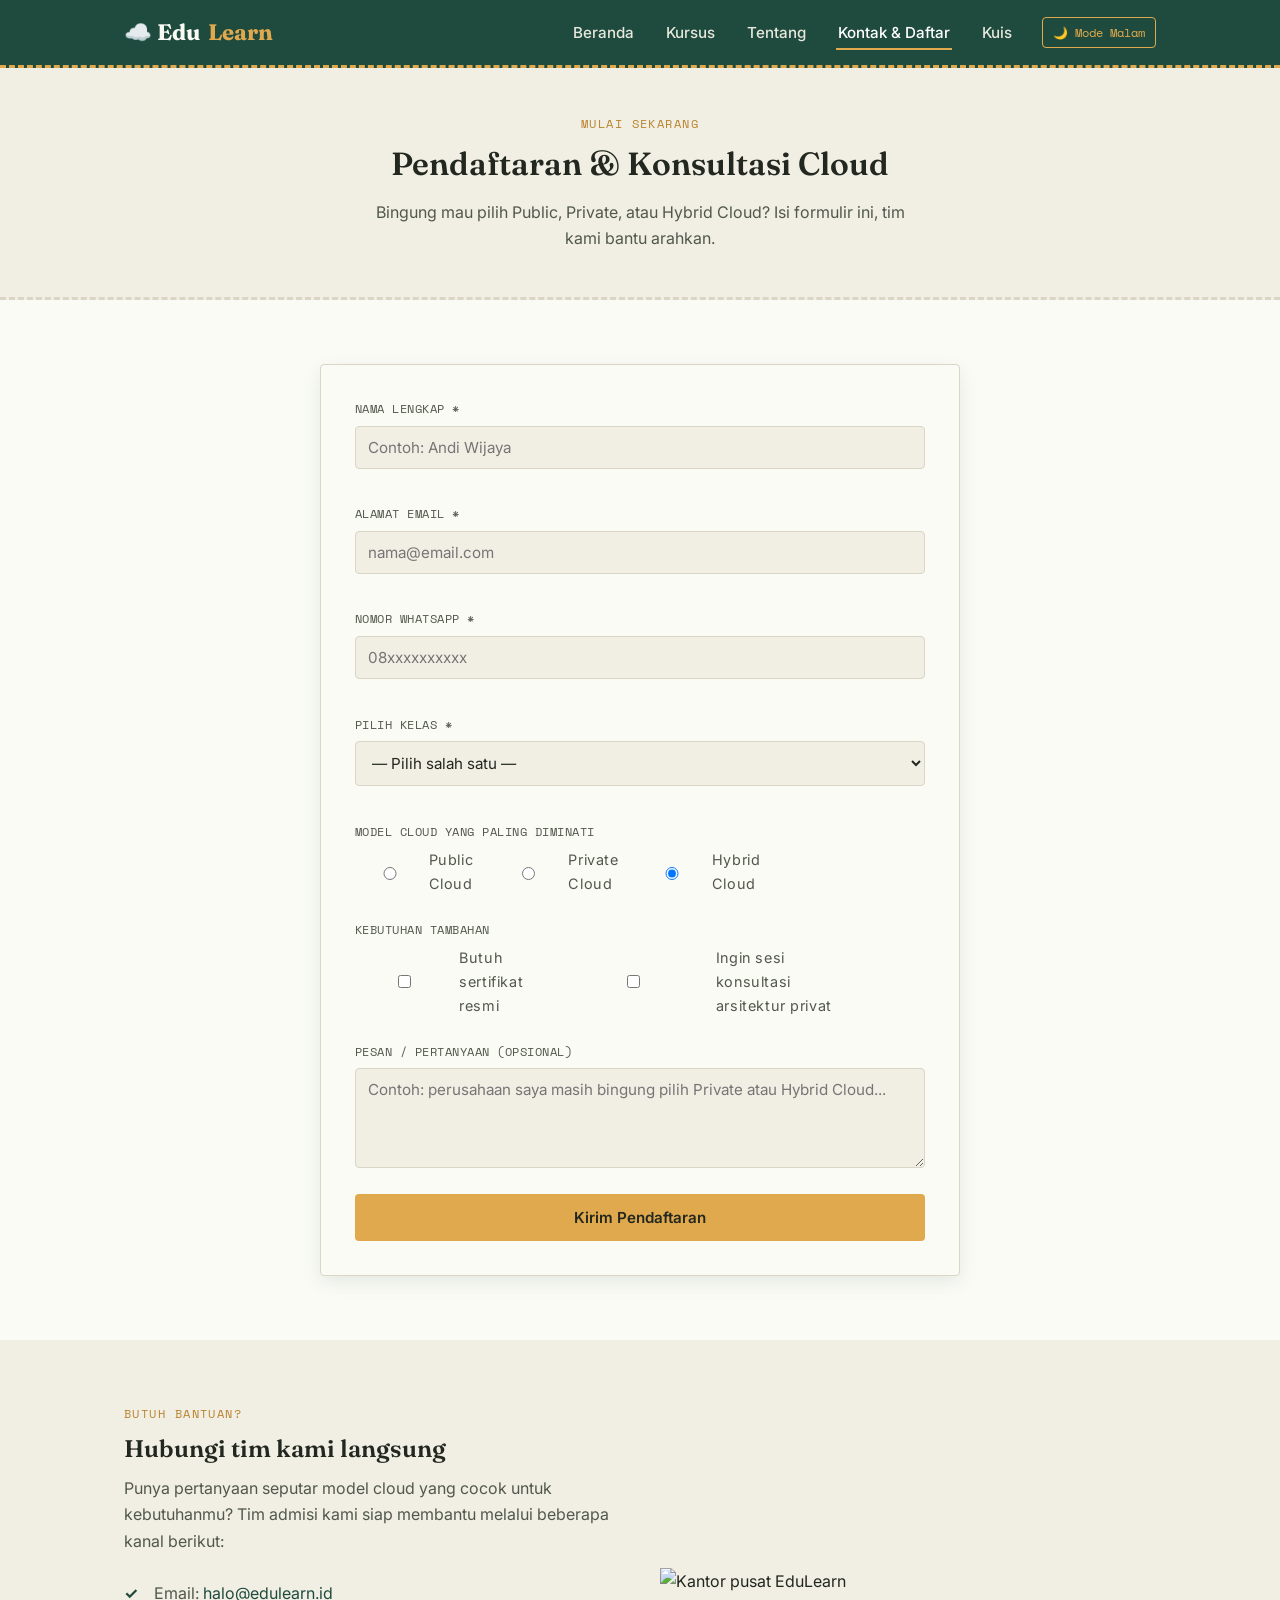
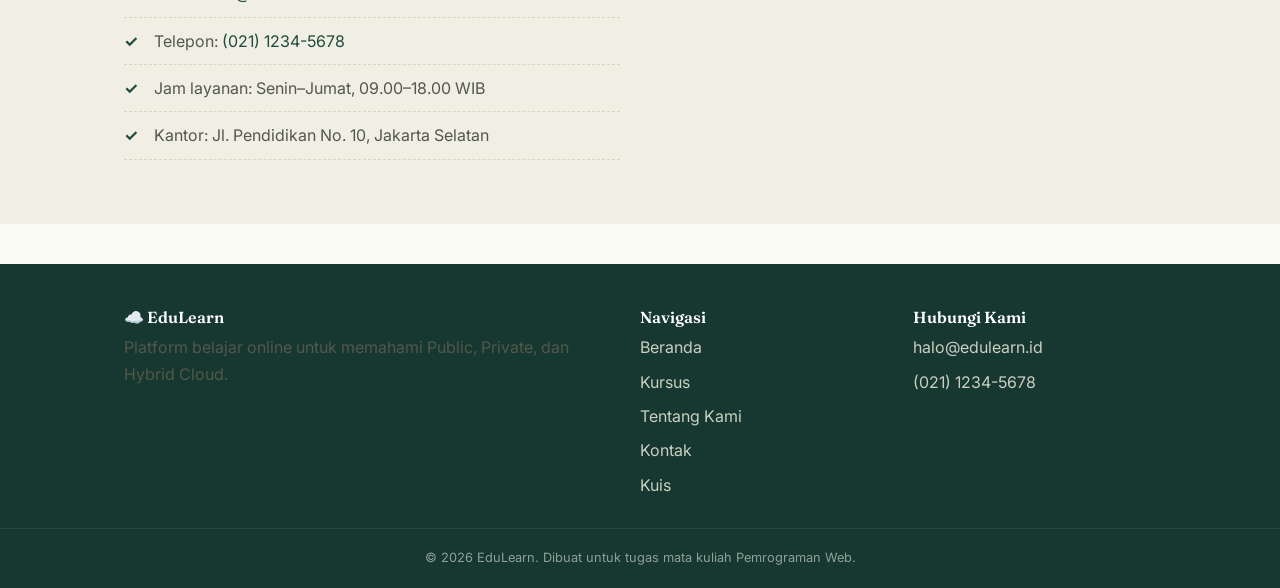
==== contact.html @ 18c81720 "first commit" ====
<!DOCTYPE html>
<html lang="id">
<head>
<meta charset="UTF-8">
<meta name="viewport" content="width=device-width, initial-scale=1.0">
<title>Kontak & Pendaftaran — EduLearn</title>
<link rel="stylesheet" href="style.css">
</head>
<body>

<header class="navbar">
  <div class="container">
    <a href="index.html" class="brand">☁️ Edu<span>Learn</span></a>
    <button class="nav-toggle" aria-label="Buka menu">☰</button>
    <ul class="nav-links">
      <li><a href="index.html">Beranda</a></li>
      <li><a href="courses.html">Kursus</a></li>
      <li><a href="about.html">Tentang</a></li>
      <li><a href="contact.html" class="active">Kontak & Daftar</a></li>
      <li><a href="quiz.html">Kuis</a></li>
      <li><button id="modeToggle">🌙 Mode Malam</button></li>
    </ul>
  </div>
</header>

<div class="page-head">
  <div class="container">
    <p class="eyebrow">Mulai Sekarang</p>
    <h1>Pendaftaran &amp; Konsultasi Cloud</h1>
    <p style="max-width:56ch;margin:10px auto 0">Bingung mau pilih Public, Private, atau Hybrid Cloud? Isi formulir ini, tim kami bantu arahkan.</p>
  </div>
</div>

<section>
  <div class="container">
    <div class="form-wrap">
      <div id="formSuccess"></div>

      <form id="registerForm" novalidate>
        <div class="form-row">
          <label for="fullname">Nama Lengkap *</label>
          <input type="text" id="fullname" name="fullname" placeholder="Contoh: Andi Wijaya">
          <div class="error-msg"></div>
        </div>

        <div class="form-row">
          <label for="email">Alamat Email *</label>
          <input type="email" id="email" name="email" placeholder="nama@email.com">
          <div class="error-msg"></div>
        </div>

        <div class="form-row">
          <label for="phone">Nomor WhatsApp *</label>
          <input type="tel" id="phone" name="phone" placeholder="08xxxxxxxxxx">
          <div class="error-msg"></div>
        </div>

        <div class="form-row">
          <label for="course">Pilih Kelas *</label>
          <select id="course" name="course">
            <option value="">— Pilih salah satu —</option>
            <option value="aws">KLS-101 · AWS Cloud Practitioner</option>
            <option value="azure">KLS-118 · Azure Fundamentals (AZ-900)</option>
            <option value="gcp">KLS-127 · GCP Associate Cloud Engineer</option>
            <option value="vmware">KLS-205 · Private Cloud dengan VMware</option>
            <option value="openstack">KLS-212 · OpenStack untuk Private Cloud</option>
            <option value="hybrid">KLS-310 · Hybrid Cloud Architecture</option>
          </select>
          <div class="error-msg"></div>
        </div>

        <div class="form-row">
          <label for="model">Model Cloud yang Paling Diminati</label>
          <div class="checks">
            <label><input type="radio" name="model" value="public"> Public Cloud</label>
            <label><input type="radio" name="model" value="private"> Private Cloud</label>
            <label><input type="radio" name="model" value="hybrid" checked> Hybrid Cloud</label>
          </div>
        </div>

        <div class="form-row">
          <label for="minat">Kebutuhan Tambahan</label>
          <div class="checks">
            <label><input type="checkbox" name="minat" value="sertifikat"> Butuh sertifikat resmi</label>
            <label><input type="checkbox" name="minat" value="konsultasi"> Ingin sesi konsultasi arsitektur privat</label>
          </div>
        </div>

        <div class="form-row">
          <label for="message">Pesan / Pertanyaan (opsional)</label>
          <textarea id="message" name="message" rows="4" placeholder="Contoh: perusahaan saya masih bingung pilih Private atau Hybrid Cloud..."></textarea>
        </div>

        <button type="submit" class="btn btn-primary" style="width:100%">Kirim Pendaftaran</button>
      </form>
    </div>
  </div>
</section>

<!-- ===================== INFO KONTAK ===================== -->
<section style="background:var(--paper-dim)">
  <div class="container two-col">
    <div>
      <p class="eyebrow">Butuh Bantuan?</p>
      <h2>Hubungi tim kami langsung</h2>
      <p>Punya pertanyaan seputar model cloud yang cocok untuk kebutuhanmu? Tim admisi
        kami siap membantu melalui beberapa kanal berikut:</p>
      <ul class="styled-list">
        <li>Email: <a href="mailto:halo@edulearn.id">halo@edulearn.id</a></li>
        <li>Telepon: <a href="tel:+622112345678">(021) 1234-5678</a></li>
        <li>Jam layanan: Senin–Jumat, 09.00–18.00 WIB</li>
        <li>Kantor: Jl. Pendidikan No. 10, Jakarta Selatan</li>
      </ul>
    </div>
    <div>
      <img src="https://images.unsplash.com/photo-1521737604893-d14cc237f11d?w=700&q=80" alt="Kantor pusat EduLearn">
    </div>
  </div>
</section>

<footer>
  <div class="container">
    <div>
      <h4>☁️ EduLearn</h4>
      <p>Platform belajar online untuk memahami Public, Private, dan Hybrid Cloud.</p>
    </div>
    <div>
      <h4>Navigasi</h4>
      <ul>
        <li><a href="index.html">Beranda</a></li>
        <li><a href="courses.html">Kursus</a></li>
        <li><a href="about.html">Tentang Kami</a></li>
        <li><a href="contact.html">Kontak</a></li>
        <li><a href="quiz.html">Kuis</a></li>
      </ul>
    </div>
    <div>
      <h4>Hubungi Kami</h4>
      <ul>
        <li><a href="mailto:halo@edulearn.id">halo@edulearn.id</a></li>
        <li><a href="tel:+622112345678">(021) 1234-5678</a></li>
      </ul>
    </div>
  </div>
  <div class="footer-bottom">© <span class="current-year"></span> EduLearn. Dibuat untuk tugas mata kuliah Pemrograman Web.</div>
</footer>

<a href="#" class="back-to-top" id="backToTop">↑</a>
<script src="script.js"></script>
</body>
</html>
---- style.css ----
/* =========================================================
   Cloud4Learn — Custom CSS
   Konsep: "Ruang Kelas & Papan Tulis" — hijau chalkboard,
   kartu katalog ala perpustakaan, aksen pena merah guru.
   ========================================================= */

@import url('https://fonts.googleapis.com/css2?family=Fraunces:opsz,wght@9..144,500;9..144,600;9..144,700&family=Inter:wght@400;500;600;700&family=Space+Mono:wght@400;700&display=swap');

:root{
  --chalk-green: #1F4B3F;
  --chalk-green-dark: #163830;
  --paper: #FBFBF6;
  --paper-dim: #F1EFE4;
  --ink: #22271F;
  --ink-soft: #52584C;
  --gold: #E0A94D;
  --gold-dark: #B9832E;
  --red-pen: #C1533B;
  --line: #DAD5C4;
  --radius: 4px;
  --shadow: 0 6px 18px rgba(31,75,63,0.10);
  --font-display: 'Fraunces', Georgia, serif;
  --font-body: 'Inter', system-ui, sans-serif;
  --font-mono: 'Space Mono', monospace;
}

/* ---------- Dark mode (mode "kelas malam") ---------- */
body.dark{
  --paper: #14201B;
  --paper-dim: #182922;
  --ink: #EDEAE0;
  --ink-soft: #B9C2BA;
  --line: #2C4139;
  --shadow: 0 6px 18px rgba(0,0,0,0.35);
}

*{ box-sizing: border-box; }
html{ scroll-behavior: smooth; }
body{
  margin:0;
  font-family: var(--font-body);
  background: var(--paper);
  color: var(--ink);
  line-height: 1.65;
  transition: background .3s ease, color .3s ease;
}
img{ max-width:100%; display:block; }
a{ color: var(--chalk-green); text-decoration: none; }
body.dark a{ color: var(--gold); }
h1,h2,h3,h4{
  font-family: var(--font-display);
  font-weight: 600;
  line-height: 1.15;
  margin: 0 0 .5em;
  color: var(--ink);
}
p{ margin: 0 0 1em; color: var(--ink-soft); }
.container{ max-width: 1080px; margin: 0 auto; padding: 0 24px; }
.eyebrow{
  font-family: var(--font-mono);
  font-size: .75rem;
  letter-spacing: .12em;
  text-transform: uppercase;
  color: var(--gold-dark);
}
body.dark .eyebrow{ color: var(--gold); }

/* ---------- Text formatting demo ---------- */
mark{ background: var(--gold); color:#22271F; padding: 0 .2em; }
.pen-note{ color: var(--red-pen); font-style: italic; }
u{ text-decoration-color: var(--red-pen); }

/* ---------- Navbar (label kartu jadwal) ---------- */
.navbar{
  position: sticky; top:0; z-index: 50;
  background: var(--chalk-green);
  border-bottom: 3px dashed var(--gold);
}
.navbar .container{
  display:flex; align-items:center; justify-content:space-between;
  padding-top: 14px; padding-bottom: 14px;
}
.brand{
  font-family: var(--font-display);
  font-size: 1.4rem; font-weight: 700; color: #FBFBF6;
  display:flex; align-items:center; gap:8px;
}
.brand span{ color: var(--gold); }
.nav-links{ display:flex; align-items:center; gap: 28px; list-style:none; margin:0; padding:0; }
.nav-links a{
  color: #E7E7DC; font-weight:500; font-size:.95rem;
  padding: 6px 2px; border-bottom: 2px solid transparent;
}
.nav-links a:hover, .nav-links a.active{ border-bottom-color: var(--gold); color:#fff; }
.nav-toggle{ display:none; background:none; border:none; font-size:1.6rem; color:#fff; cursor:pointer; }
#modeToggle{
  font-family: var(--font-mono); font-size:.75rem;
  background: transparent; border:1px solid var(--gold); color:var(--gold);
  border-radius: var(--radius); padding:6px 10px; cursor:pointer;
}
#modeToggle:hover{ background: var(--gold); color: var(--chalk-green-dark); }

/* ---------- Hero (papan tulis) ---------- */
.hero{
  background:
    radial-gradient(circle at 85% 20%, rgba(224,169,77,.15), transparent 45%),
    var(--chalk-green);
  color: #F3F1E6;
  padding: 90px 0 70px;
  position: relative;
  border-bottom: 6px solid var(--gold);
}
.hero .container{ display:grid; grid-template-columns: 1.1fr .9fr; gap: 48px; align-items:center; }
.hero h1{ color:#fff; font-size: clamp(2.1rem, 4vw, 3.2rem); }
.hero h1 em{ font-style: normal; color: var(--gold); }
.hero p{ color:#D9DCCF; max-width: 46ch; }
.chalk-underline{
  display:inline-block; position:relative;
}
.chalk-underline svg{ position:absolute; left:0; bottom:-10px; width:100%; height:12px; }
.btn{
  display:inline-block; font-weight:600; font-family: var(--font-body);
  padding: 12px 22px; border-radius: var(--radius); border: 2px solid transparent;
  cursor:pointer; font-size: .95rem;
}
.btn-primary{ background: var(--gold); color:#22271F; }
.btn-primary:hover{ background: var(--gold-dark); }
.btn-outline{ background: transparent; border-color: #D9DCCF; color:#F3F1E6; margin-left:10px; }
.btn-outline:hover{ border-color:#fff; }
body.dark .btn-primary{ color:#22271F; }
body.dark .btn-outline{ color:#F3F1E6; }
.btn-outline-accent{ color: var(--chalk-green); border-color: var(--chalk-green); }
body.dark .btn-outline-accent{ color: var(--gold); border-color: var(--gold); }
.hero-card {
  background: var(--chalk-green-dark);
  border-radius: var(--radius);
  padding: 15px;
  box-shadow: var(--shadow);
  border: 1px solid var(--gold);
}

.hero-card video { 
  width:100%; 
  border-radius: 3px; 
  margin-bottom:10px; 
  background:#000; 
}

.hero-card .cap {
  font-family: var(--font-mono); 
  font-size: .75rem; 
  color: #F3F1E6; /* Teks diubah menjadi putih gading agar kontras */
  margin-top: 5px;
}
/* ---------- Sections ---------- */
section{ padding: 64px 0; }
.section-head{ max-width: 640px; margin: 0 auto 40px; text-align:center; }
.section-head h2{ font-size: clamp(1.6rem, 3vw, 2.2rem); margin-top:.3em; }

/* ---------- Kartu katalog (signature element) ---------- */
.card-grid{ display:grid; grid-template-columns: repeat(3, 1fr); gap: 24px; }
.index-card{
  background: var(--paper);
  border: 1px solid var(--line);
  border-left: 4px solid var(--chalk-green);
  border-radius: var(--radius);
  padding: 22px 20px 20px;
  box-shadow: var(--shadow);
  position: relative;
  transition: transform .2s ease;
}
body.dark .index-card{ border-left-color: var(--gold); }
.index-card:hover{ transform: translateY(-4px); }
.index-card .stamp{
  position:absolute; top:14px; right:14px;
  font-family: var(--font-mono); font-size:.65rem;
  border: 1.5px solid var(--red-pen); color: var(--red-pen);
  padding: 2px 6px; border-radius: 20px; transform: rotate(6deg);
}
.index-card h3{ font-size:1.15rem; margin-bottom:.3em; }
.index-card .meta{ font-family: var(--font-mono); font-size:.72rem; color: var(--ink-soft); margin-bottom:.6em; }
.index-card img{ border-radius: 3px; margin-bottom: 12px; aspect-ratio: 16/10; object-fit: cover; }

/* ---------- List styling ---------- */
.styled-list{ margin:0; padding-left: 0; list-style:none; }
.styled-list li{
  padding: 10px 0 10px 30px; position:relative; border-bottom:1px dashed var(--line);
  color: var(--ink-soft);
}
.styled-list li::before{
  content:'✓'; position:absolute; left:0; color: var(--chalk-green); font-weight:700;
}
body.dark .styled-list li::before{ color: var(--gold); }
.ordered-list{ padding-left: 22px; }
.ordered-list li{ margin-bottom: 10px; color: var(--ink-soft); }
.ordered-list li::marker{ font-family: var(--font-mono); color: var(--gold-dark); font-weight:700; }

/* ---------- Table (jadwal) ---------- */
.table-wrap{ overflow-x:auto; border-radius: var(--radius); box-shadow: var(--shadow); }
table{ width:100%; border-collapse: collapse; background: var(--paper); font-size:.92rem; }
thead th{
  background: var(--chalk-green); color:#fff; text-align:left;
  font-family: var(--font-mono); font-weight:400; font-size:.78rem;
  letter-spacing:.04em; padding: 12px 16px;
}
tbody td{ padding: 12px 16px; border-bottom: 1px solid var(--line); color: var(--ink-soft); }
tbody tr:nth-child(even){ background: var(--paper-dim); }
tbody tr:hover{ background: rgba(224,169,77,.12); }
.badge{
  font-family: var(--font-mono); font-size:.7rem; padding:2px 8px; border-radius: 20px;
  background: var(--gold); color:#22271F;
}
.badge.full{ background: var(--red-pen); color:#fff; }

/* ---------- FAQ Accordion ---------- */
.accordion-item{ border-bottom: 1px solid var(--line); }
.accordion-trigger{
  width:100%; text-align:left; background:none; border:none; cursor:pointer;
  padding: 18px 4px; font-family: var(--font-body); font-weight:600; font-size:1rem;
  color: var(--ink); display:flex; justify-content:space-between; align-items:center;
}
.accordion-trigger .icon{ font-family: var(--font-mono); color: var(--gold-dark); transition: transform .25s ease; }
.accordion-trigger[aria-expanded="true"] .icon{ transform: rotate(45deg); }
.accordion-panel{
  max-height:0; overflow:hidden; transition: max-height .3s ease;
  color: var(--ink-soft); font-size:.95rem;
}
.accordion-panel p{ padding: 0 4px 16px; }

/* ---------- Form ---------- */
.form-wrap{
  background: var(--paper); border:1px solid var(--line); border-radius: var(--radius);
  padding: 34px; box-shadow: var(--shadow); max-width: 640px; margin: 0 auto;
}
.form-row{ margin-bottom: 18px; }
.form-row label{
  display:block; font-family: var(--font-mono); font-size:.78rem;
  margin-bottom:6px; color: var(--ink-soft); text-transform: uppercase; letter-spacing:.04em;
}
.form-row input, .form-row select, .form-row textarea{
  width:100%; padding: 11px 12px; border:1px solid var(--line); border-radius: var(--radius);
  font-family: var(--font-body); font-size: .95rem; background: var(--paper-dim); color: var(--ink);
}
.form-row input:focus, .form-row select:focus, .form-row textarea:focus{
  outline: none; border-color: var(--chalk-green);
}
.form-row.error input, .form-row.error select, .form-row.error textarea{ border-color: var(--red-pen); }
.error-msg{ color: var(--red-pen); font-size:.78rem; margin-top:5px; min-height: 1em; }
.checks{ display:flex; gap:18px; flex-wrap:wrap; }
.checks label{ font-family: var(--font-body); text-transform:none; font-size:.9rem; display:flex; align-items:center; gap:6px; color: var(--ink-soft); }
#formSuccess{
  display:none; background: rgba(31,75,63,.12); border:1px solid var(--chalk-green);
  padding: 14px 16px; border-radius: var(--radius); margin-bottom: 18px; font-size:.92rem;
}
body.dark #formSuccess{ background: rgba(224,169,77,.12); border-color: var(--gold); }

/* ---------- Audio player block ---------- */
.audio-block{
  display:flex; gap:16px; align-items:center; background: var(--paper-dim);
  border: 1px dashed var(--line); border-radius: var(--radius); padding: 16px 18px;
}
.audio-block audio{ flex:1; }

/* ---------- Stats strip ---------- */
.stats{ display:grid; grid-template-columns: repeat(4,1fr); gap:20px; text-align:center; background: var(--chalk-green); border-radius: var(--radius); padding: 34px 20px; }
.stats .num{ font-family: var(--font-display); font-size: 2.1rem; color: var(--gold); font-weight:700; }
.stats .lbl{ font-family: var(--font-mono); font-size:.72rem; color:#E7E7DC; letter-spacing:.05em; }

/* ---------- Testimonial ---------- */
.testi-wrap{ position:relative; max-width: 680px; margin: 0 auto; text-align:center; }
.testi-slide{ display:none; }
.testi-slide.active{ display:block; }
.testi-slide p{ font-family: var(--font-display); font-size:1.3rem; color: var(--ink); }
.testi-dots{ display:flex; justify-content:center; gap:8px; margin-top:18px; }
.testi-dots button{ width:10px; height:10px; border-radius:50%; border:none; background: var(--line); cursor:pointer; }
.testi-dots button.active{ background: var(--gold-dark); }

/* ---------- Footer ---------- */
footer{ background: var(--chalk-green-dark); color:#C9CFC2; padding: 44px 0 20px; margin-top: 40px; }
footer .container{ display:grid; grid-template-columns: 2fr 1fr 1fr; gap: 30px; }
footer h4{ color:#fff; font-size:1rem; }
footer a{ color:#C9CFC2; }
footer a:hover{ color: var(--gold); }
footer ul{ list-style:none; padding:0; margin:0; display:flex; flex-direction:column; gap:8px; }
.footer-bottom{ text-align:center; font-size:.8rem; color:#8FA096; margin-top: 30px; border-top:1px solid rgba(255,255,255,.08); padding-top: 18px; }

/* ---------- Page header (halaman non-hero) ---------- */
.page-head{ background: var(--paper-dim); border-bottom: 3px dashed var(--line); padding: 46px 0; text-align:center; }

/* ---------- Utility ---------- */
.two-col{ display:grid; grid-template-columns: 1fr 1fr; gap: 40px; align-items:center; }
.back-to-top{
  position:fixed; bottom:22px; right:22px; background: var(--gold); color:#22271F;
  width:42px; height:42px; border-radius:50%; display:flex; align-items:center; justify-content:center;
  box-shadow: var(--shadow); opacity:0; pointer-events:none; transition: opacity .2s ease; text-decoration:none; font-weight:700;
}
.back-to-top.show{ opacity:1; pointer-events:auto; }

/* ---------- Panel Kuis ---------- */
.quiz-wrap{
  max-width: 640px; margin: 0 auto; background: var(--paper);
  border: 1px solid var(--line); border-radius: var(--radius);
  box-shadow: var(--shadow); overflow: hidden;
}
.quiz-progress-track{ height: 8px; background: var(--paper-dim); }
.quiz-progress-bar{ height: 100%; background: var(--gold); width: 20%; transition: width .35s ease; }
.quiz-body{ padding: 32px 30px; }
.quiz-meta{
  display:flex; justify-content:space-between; align-items:center;
  font-family: var(--font-mono); font-size:.75rem; color: var(--ink-soft);
  margin-bottom: 18px; text-transform: uppercase; letter-spacing:.05em;
}
.quiz-meta .score-live{ color: var(--gold-dark); font-weight:700; }
.quiz-question{ font-family: var(--font-display); font-size: 1.35rem; margin-bottom: 22px; color: var(--ink); }
.quiz-options{ display:flex; flex-direction:column; gap: 12px; margin-bottom: 24px; }
.quiz-option{
  text-align:left; padding: 13px 16px; border: 1.5px solid var(--line); border-radius: var(--radius);
  background: var(--paper-dim); font-family: var(--font-body); font-size:.95rem; color: var(--ink);
  cursor:pointer; transition: all .15s ease; display:flex; align-items:center; gap:10px;
}
.quiz-option .opt-letter{
  font-family: var(--font-mono); font-weight:700; font-size:.78rem; color: var(--ink-soft);
  border: 1.5px solid var(--line); width:24px; height:24px; border-radius:50%;
  display:flex; align-items:center; justify-content:center; flex-shrink:0;
}
.quiz-option:hover:not(:disabled){ border-color: var(--chalk-green); }
.quiz-option:disabled{ cursor: default; }
.quiz-option.selected{ border-color: var(--chalk-green); background: rgba(31,75,63,.08); }
.quiz-option.correct{ border-color: #2E7D32; background: rgba(46,125,50,.14); }
.quiz-option.correct .opt-letter{ background:#2E7D32; color:#fff; border-color:#2E7D32; }
.quiz-option.wrong{ border-color: var(--red-pen); background: rgba(193,83,59,.12); }
.quiz-option.wrong .opt-letter{ background: var(--red-pen); color:#fff; border-color: var(--red-pen); }
.quiz-feedback{
  font-size:.85rem; padding: 10px 12px; border-radius: var(--radius); margin-bottom: 20px;
  display:none; font-family: var(--font-body);
}
.quiz-feedback.show{ display:block; }
.quiz-feedback.ok{ background: rgba(46,125,50,.12); color:#2E7D32; }
.quiz-feedback.bad{ background: rgba(193,83,59,.12); color: var(--red-pen); }
.quiz-nav{ display:flex; justify-content:flex-end; }
.quiz-nav .btn:disabled{ opacity:.4; cursor:not-allowed; }

.quiz-result{ text-align:center; padding: 20px 10px; }
.score-circle{
  width: 130px; height:130px; border-radius:50%; border: 8px solid var(--gold);
  display:flex; flex-direction:column; align-items:center; justify-content:center;
  margin: 0 auto 20px; background: var(--paper-dim);
}
.score-circle .val{ font-family: var(--font-display); font-size:2rem; font-weight:700; color: var(--ink); }
.score-circle .of{ font-family: var(--font-mono); font-size:.7rem; color: var(--ink-soft); }
.quiz-result h3{ margin-bottom:8px; }
.quiz-result p{ max-width: 46ch; margin: 0 auto 24px; }
.quiz-review{ text-align:left; margin-top: 26px; border-top:1px dashed var(--line); padding-top: 20px; }
.quiz-review-item{ padding: 12px 0; border-bottom:1px dashed var(--line); font-size:.9rem; }
.quiz-review-item .q{ font-weight:600; color: var(--ink); margin-bottom:4px; }
.quiz-review-item .a{ font-family: var(--font-mono); font-size:.78rem; }
.quiz-review-item .a.ok{ color:#2E7D32; }
.quiz-review-item .a.bad{ color: var(--red-pen); }

/* ---------- Tabel perbandingan (about.html) ---------- */
.compare-highlight td:first-child{ font-weight:600; color: var(--ink); font-family: var(--font-mono); font-size:.82rem; }

/* ---------- Responsive ---------- */
@media (max-width: 860px){
  .hero .container{ grid-template-columns: 1fr; }
  .card-grid{ grid-template-columns: 1fr 1fr; }
  .two-col{ grid-template-columns: 1fr; }
  footer .container{ grid-template-columns: 1fr; }
  .stats{ grid-template-columns: 1fr 1fr; }
}
@media (max-width: 640px){
  .card-grid{ grid-template-columns: 1fr; }
  .nav-links{
    position:absolute; top:100%; left:0; right:0; background: var(--chalk-green);
    flex-direction:column; padding: 14px 24px; display:none; gap:14px;
    border-bottom: 3px dashed var(--gold);
  }
  .nav-links.open{ display:flex; }
  .nav-toggle{ display:block; }
}
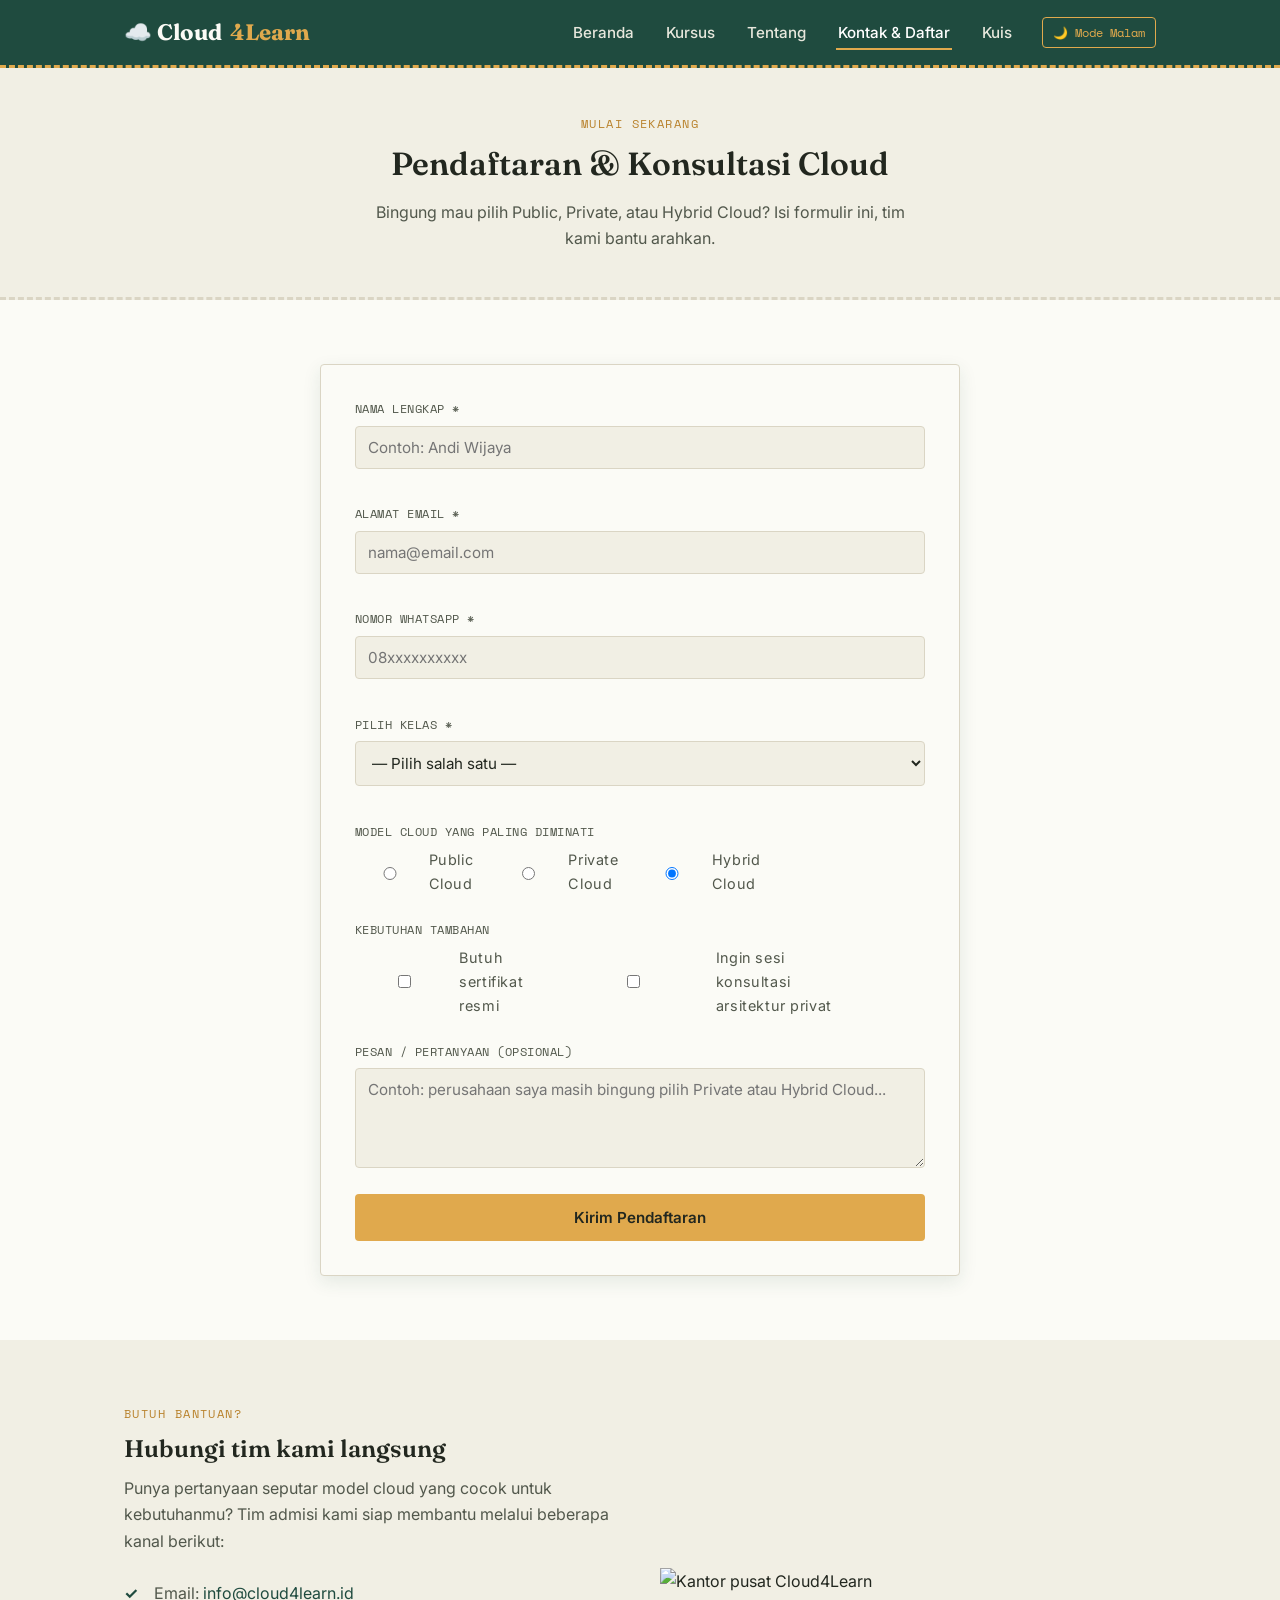
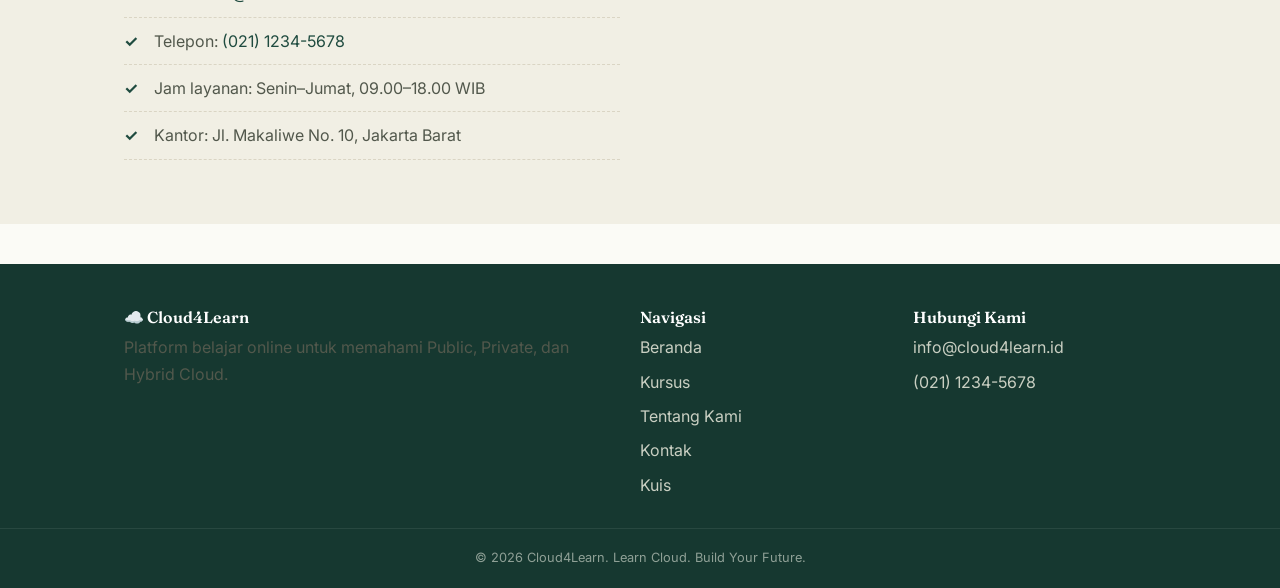
==== commit 96b90bfe: "update file terbaru" ====
--- a/contact.html
+++ b/contact.html
@@ -3,14 +3,14 @@
 <head>
 <meta charset="UTF-8">
 <meta name="viewport" content="width=device-width, initial-scale=1.0">
-<title>Kontak & Pendaftaran — EduLearn</title>
+<title>Kontak & Pendaftaran — Cloud4Learn</title>
 <link rel="stylesheet" href="style.css">
 </head>
 <body>
 
 <header class="navbar">
   <div class="container">
-    <a href="index.html" class="brand">☁️ Edu<span>Learn</span></a>
+    <a href="index.html" class="brand">☁️ Cloud<span>4Learn</span></a>
     <button class="nav-toggle" aria-label="Buka menu">☰</button>
     <ul class="nav-links">
       <li><a href="index.html">Beranda</a></li>
@@ -106,14 +106,14 @@
       <p>Punya pertanyaan seputar model cloud yang cocok untuk kebutuhanmu? Tim admisi
         kami siap membantu melalui beberapa kanal berikut:</p>
       <ul class="styled-list">
-        <li>Email: <a href="mailto:halo@edulearn.id">halo@edulearn.id</a></li>
+        <li>Email: <a href="mailto:info@cloud4learn.id">info@cloud4learn.id</a></li>
         <li>Telepon: <a href="tel:+622112345678">(021) 1234-5678</a></li>
         <li>Jam layanan: Senin–Jumat, 09.00–18.00 WIB</li>
-        <li>Kantor: Jl. Pendidikan No. 10, Jakarta Selatan</li>
+        <li>Kantor: Jl. Makaliwe No. 10, Jakarta Barat</li>
       </ul>
     </div>
     <div>
-      <img src="https://images.unsplash.com/photo-1521737604893-d14cc237f11d?w=700&q=80" alt="Kantor pusat EduLearn">
+      <img src="https://images.unsplash.com/photo-1521737604893-d14cc237f11d?w=700&q=80" alt="Kantor pusat Cloud4Learn">
     </div>
   </div>
 </section>
@@ -121,7 +121,7 @@
 <footer>
   <div class="container">
     <div>
-      <h4>☁️ EduLearn</h4>
+      <h4>☁️ Cloud4Learn</h4>
       <p>Platform belajar online untuk memahami Public, Private, dan Hybrid Cloud.</p>
     </div>
     <div>
@@ -137,12 +137,12 @@
     <div>
       <h4>Hubungi Kami</h4>
       <ul>
-        <li><a href="mailto:halo@edulearn.id">halo@edulearn.id</a></li>
+        <li><a href="mailto:info@cloud4learn.id">info@cloud4learn.id</a></li>
         <li><a href="tel:+622112345678">(021) 1234-5678</a></li>
       </ul>
     </div>
   </div>
-  <div class="footer-bottom">© <span class="current-year"></span> EduLearn. Dibuat untuk tugas mata kuliah Pemrograman Web.</div>
+  <div class="footer-bottom">© <span class="current-year"></span> Cloud4Learn. Learn Cloud. Build Your Future.</div>
 </footer>
 
 <a href="#" class="back-to-top" id="backToTop">↑</a>
